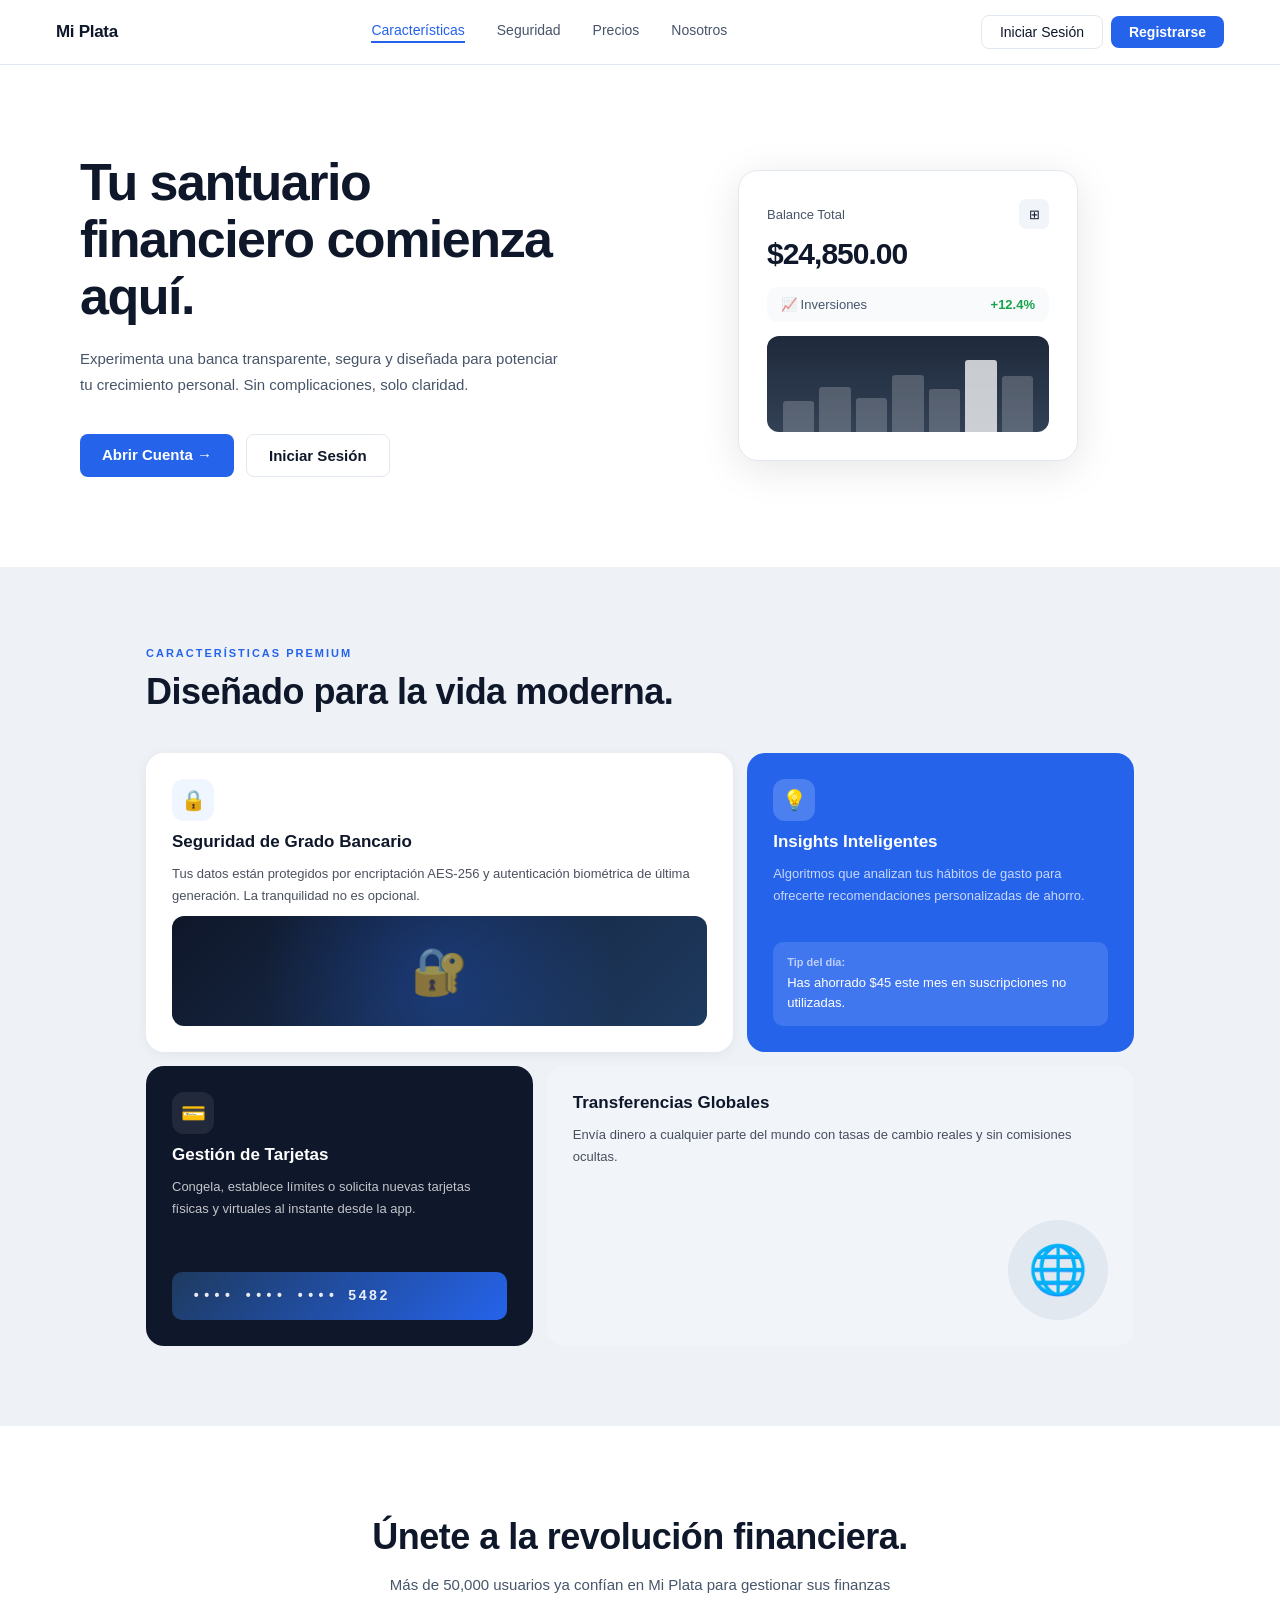
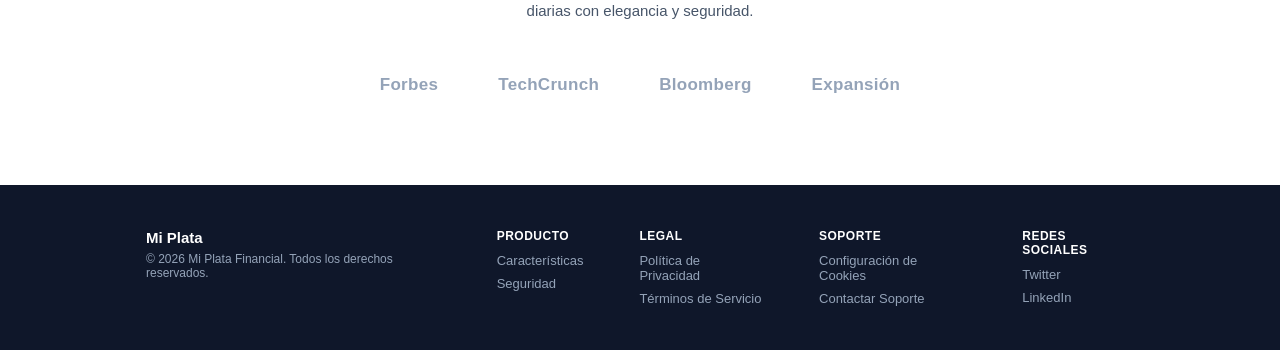
==== Pages/index/index.html @ 141c8330 "App MiPlata" ====
<!DOCTYPE html>
<html lang="es">
<head>
    <meta charset="UTF-8">
    <meta name="viewport" content="width=device-width, initial-scale=1.0">
    <title>Mi Plata - Banco Digital</title>
    <link rel="stylesheet" href="index.css">
</head>
<body>

<nav>
    <div class="logo">Mi Plata</div>
    <div class="nav-center">
        <a href="#features" class="nav-link activo">Características</a>
        <a href="#features" class="nav-link">Seguridad</a>
        <a href="#social" class="nav-link">Precios</a>
        <a href="#social" class="nav-link">Nosotros</a>
    </div>
    <div class="nav-right">
        <a href="../login/login.html" class="btn-nav-login">Iniciar Sesión</a>
        <a href="../registro/registro.html" class="btn-nav-register">Registrarse</a>
    </div>
</nav>

<!-- HERO -->
<section class="hero">
    <div class="hero-content">
        <h1>Tu santuario financiero comienza aquí.</h1>
        <p>Experimenta una banca transparente, segura y diseñada para potenciar tu crecimiento personal. Sin complicaciones, solo claridad.</p>
        <div class="hero-btns">
            <a href="../registro/registro.html" class="btn-primary">Abrir Cuenta →</a>
            <a href="../login/login.html" class="btn-outline">Iniciar Sesión</a>
        </div>
    </div>
    <div class="hero-visual">
        <div class="balance-card">
            <div class="balance-top">
                <span class="balance-label">Balance Total</span>
                <div class="balance-icon-btn">⊞</div>
            </div>
            <div class="balance-amount">$24,850.00</div>
            <div class="balance-row">
                <span class="balance-trend">📈 Inversiones</span>
                <span class="balance-pct">+12.4%</span>
            </div>
            <div class="balance-chart">
                <div class="bar" style="height:38%"></div>
                <div class="bar" style="height:55%"></div>
                <div class="bar" style="height:42%"></div>
                <div class="bar" style="height:70%"></div>
                <div class="bar" style="height:52%"></div>
                <div class="bar bar-active" style="height:88%"></div>
                <div class="bar" style="height:68%"></div>
            </div>
        </div>
    </div>
</section>

<!-- FEATURES -->
<section class="features-section" id="features">
    <div class="features-inner">
        <div class="features-header">
            <span class="features-label">CARACTERÍSTICAS PREMIUM</span>
            <h2>Diseñado para la vida moderna.</h2>
        </div>
        <div class="features-grid">
            <div class="feat-card feat-white">
                <div class="feat-icon feat-icon-blue">🔒</div>
                <h3>Seguridad de Grado Bancario</h3>
                <p>Tus datos están protegidos por encriptación AES-256 y autenticación biométrica de última generación. La tranquilidad no es opcional.</p>
                <div class="feat-img-security">
                    <div class="security-glow"></div>
                    <span class="security-emoji">🔐</span>
                </div>
            </div>
            <div class="feat-card feat-blue">
                <div class="feat-icon feat-icon-light">💡</div>
                <h3>Insights Inteligentes</h3>
                <p>Algoritmos que analizan tus hábitos de gasto para ofrecerte recomendaciones personalizadas de ahorro.</p>
                <div class="tip-box">
                    <span class="tip-label">Tip del día:</span>
                    <p>Has ahorrado $45 este mes en suscripciones no utilizadas.</p>
                </div>
            </div>
            <div class="feat-card feat-dark">
                <div class="feat-icon feat-icon-muted">💳</div>
                <h3>Gestión de Tarjetas</h3>
                <p>Congela, establece límites o solicita nuevas tarjetas físicas y virtuales al instante desde la app.</p>
                <div class="card-mockup">•••• •••• •••• 5482</div>
            </div>
            <div class="feat-card feat-light">
                <h3>Transferencias Globales</h3>
                <p>Envía dinero a cualquier parte del mundo con tasas de cambio reales y sin comisiones ocultas.</p>
                <div class="globe-wrap">
                    <div class="globe-circle">🌐</div>
                </div>
            </div>
        </div>
    </div>
</section>

<!-- SOCIAL PROOF -->
<section class="social-proof" id="social">
    <h2>Únete a la revolución financiera.</h2>
    <p>Más de 50,000 usuarios ya confían en Mi Plata para gestionar sus finanzas diarias con elegancia y seguridad.</p>
    <div class="media-logos">
        <span>Forbes</span>
        <span>TechCrunch</span>
        <span>Bloomberg</span>
        <span>Expansión</span>
    </div>
</section>

<!-- FOOTER -->
<footer>
    <div class="footer-inner">
        <div class="footer-top">
            <div>
                <span class="footer-logo">Mi Plata</span>
                <p>© 2026 Mi Plata Financial. Todos los derechos reservados.</p>
            </div>
            <div class="footer-cols">
                <div class="footer-col">
                    <h4>Producto</h4>
                    <a href="#features">Características</a>
                    <a href="#features">Seguridad</a>
                </div>
                <div class="footer-col">
                    <h4>Legal</h4>
                    <a href="#">Política de Privacidad</a>
                    <a href="#">Términos de Servicio</a>
                </div>
                <div class="footer-col">
                    <h4>Soporte</h4>
                    <a href="#">Configuración de Cookies</a>
                    <a href="#">Contactar Soporte</a>
                </div>
                <div class="footer-col">
                    <h4>Redes Sociales</h4>
                    <a href="#">Twitter</a>
                    <a href="#">LinkedIn</a>
                </div>
            </div>
        </div>
    </div>
</footer>

<script type="module" src="index.js"></script>
</body>
</html>
---- Pages/index/index.css ----
:root {
    --azul: #2563eb;
    --azul-dark: #1d4ed8;
    --negro: #0f172a;
    --gris-texto: #475569;
    --gris-100: #f8fafc;
    --gris-200: #f1f5f9;
    --gris-300: #e2e8f0;
    --blanco: #ffffff;
    --fuente: 'Segoe UI', Arial, sans-serif;
}

* { margin: 0; padding: 0; box-sizing: border-box; }

body {
    font-family: var(--fuente);
    color: var(--negro);
    background: var(--gris-100);
}

/* ── NAVBAR ── */
nav {
    display: flex;
    justify-content: space-between;
    align-items: center;
    background: var(--blanco);
    padding: 0 56px;
    height: 64px;
    position: sticky;
    top: 0;
    z-index: 100;
    box-shadow: 0 1px 0 var(--gris-300);
}

.logo {
    font-size: 17px;
    font-weight: 800;
    color: var(--negro);
    letter-spacing: -0.3px;
}

.nav-center {
    display: flex;
    gap: 32px;
}

.nav-link {
    text-decoration: none;
    font-size: 14px;
    color: var(--gris-texto);
    font-weight: 500;
    transition: color 0.2s;
    padding-bottom: 3px;
    border-bottom: 2px solid transparent;
}

.nav-link.activo {
    color: var(--azul);
    border-bottom-color: var(--azul);
}

.nav-link:hover { color: var(--negro); }

.nav-right { display: flex; gap: 8px; align-items: center; }

.btn-nav-login {
    text-decoration: none;
    font-size: 14px;
    font-weight: 500;
    color: var(--negro);
    padding: 8px 18px;
    border: 1px solid var(--gris-300);
    border-radius: 8px;
    transition: all 0.2s;
}

.btn-nav-login:hover { background: var(--gris-200); }

.btn-nav-register {
    text-decoration: none;
    font-size: 14px;
    font-weight: 600;
    color: var(--blanco);
    background: var(--azul);
    padding: 8px 18px;
    border-radius: 8px;
    transition: background 0.2s;
}

.btn-nav-register:hover { background: var(--azul-dark); }

/* ── HERO ── */
.hero {
    display: flex;
    align-items: center;
    justify-content: space-between;
    gap: 56px;
    padding: 90px 80px;
    background: var(--blanco);
}

.hero-content {
    flex: 1;
    max-width: 480px;
}

.hero-content h1 {
    font-size: 52px;
    font-weight: 800;
    line-height: 1.1;
    color: var(--negro);
    margin-bottom: 20px;
    letter-spacing: -1.5px;
}

.hero-content p {
    font-size: 15px;
    color: var(--gris-texto);
    line-height: 1.75;
    margin-bottom: 36px;
}

.hero-btns { display: flex; gap: 12px; }

.btn-primary {
    display: inline-block;
    background: var(--azul);
    color: var(--blanco);
    text-decoration: none;
    padding: 12px 22px;
    border-radius: 8px;
    font-size: 15px;
    font-weight: 600;
    transition: all 0.2s;
}

.btn-primary:hover {
    background: var(--azul-dark);
    transform: translateY(-2px);
    box-shadow: 0 6px 18px rgba(37,99,235,0.35);
}

.btn-outline {
    display: inline-block;
    background: var(--blanco);
    color: var(--negro);
    text-decoration: none;
    padding: 12px 22px;
    border-radius: 8px;
    font-size: 15px;
    font-weight: 600;
    border: 1.5px solid var(--gris-300);
    transition: all 0.2s;
}

.btn-outline:hover {
    border-color: var(--negro);
    background: var(--gris-100);
}

/* ── BALANCE CARD ── */
.hero-visual {
    flex: 1;
    display: flex;
    justify-content: center;
}

.balance-card {
    background: var(--blanco);
    border-radius: 20px;
    padding: 28px;
    width: 340px;
    box-shadow: 0 8px 40px rgba(0,0,0,0.1);
    border: 1px solid var(--gris-300);
}

.balance-top {
    display: flex;
    justify-content: space-between;
    align-items: center;
    margin-bottom: 8px;
}

.balance-label { font-size: 13px; color: var(--gris-texto); font-weight: 500; }

.balance-icon-btn {
    width: 30px;
    height: 30px;
    background: var(--gris-200);
    border-radius: 7px;
    display: flex;
    align-items: center;
    justify-content: center;
    font-size: 13px;
}

.balance-amount {
    font-size: 30px;
    font-weight: 800;
    color: var(--negro);
    margin-bottom: 16px;
    letter-spacing: -1px;
}

.balance-row {
    display: flex;
    justify-content: space-between;
    align-items: center;
    background: var(--gris-100);
    padding: 10px 14px;
    border-radius: 10px;
    margin-bottom: 14px;
    font-size: 13px;
}

.balance-trend { color: var(--gris-texto); font-weight: 500; }
.balance-pct { color: #16a34a; font-weight: 700; }

.balance-chart {
    background: linear-gradient(180deg, #1e293b 0%, #334155 100%);
    border-radius: 12px;
    height: 96px;
    display: flex;
    align-items: flex-end;
    padding: 14px 16px 0;
    gap: 5px;
    overflow: hidden;
}

.bar {
    flex: 1;
    background: rgba(255,255,255,0.2);
    border-radius: 3px 3px 0 0;
}

.bar.bar-active { background: rgba(255,255,255,0.75); }

/* ── FEATURES SECTION ── */
.features-section {
    background: #eef2f7;
    padding: 80px 0;
}

.features-inner {
    max-width: 1100px;
    margin: 0 auto;
    padding: 0 56px;
}

.features-header { margin-bottom: 40px; }

.features-label {
    display: block;
    font-size: 11px;
    font-weight: 700;
    color: var(--azul);
    text-transform: uppercase;
    letter-spacing: 2px;
    margin-bottom: 12px;
}

.features-header h2 {
    font-size: 36px;
    font-weight: 800;
    color: var(--negro);
    letter-spacing: -0.5px;
}

/* 5-column grid so each row can have different proportions */
.features-grid {
    display: grid;
    grid-template-columns: repeat(5, 1fr);
    gap: 14px;
}

.feat-card {
    border-radius: 18px;
    padding: 26px;
    display: flex;
    flex-direction: column;
    gap: 10px;
    min-height: 280px;
}

.feat-card h3 { font-size: 17px; font-weight: 700; line-height: 1.3; }
.feat-card > p { font-size: 13px; line-height: 1.65; }

.feat-white {
    background: var(--blanco);
    box-shadow: 0 2px 12px rgba(0,0,0,0.06);
    color: var(--negro);
    grid-column: span 3;
}

.feat-blue {
    background: #2563eb;
    color: var(--blanco);
    grid-column: span 2;
}

.feat-dark {
    background: #0f172a;
    color: var(--blanco);
    grid-column: span 2;
}

.feat-light {
    background: var(--gris-200);
    color: var(--negro);
    grid-column: span 3;
}

.feat-card > p { opacity: 0.75; }

/* Icon badges */
.feat-icon {
    width: 42px;
    height: 42px;
    border-radius: 12px;
    display: flex;
    align-items: center;
    justify-content: center;
    font-size: 20px;
    flex-shrink: 0;
}

.feat-icon-blue  { background: #eff6ff; }
.feat-icon-light { background: rgba(255,255,255,0.18); }
.feat-icon-muted { background: rgba(255,255,255,0.08); }

/* Security image */
.feat-img-security {
    margin-top: auto;
    height: 110px;
    background: linear-gradient(135deg, #0f172a 0%, #1e3a5f 100%);
    border-radius: 12px;
    display: flex;
    align-items: center;
    justify-content: center;
    position: relative;
    overflow: hidden;
}

.security-glow {
    position: absolute;
    inset: 0;
    background: radial-gradient(circle at 50% 60%, rgba(37,99,235,0.3) 0%, transparent 65%);
}

.security-emoji {
    font-size: 46px;
    position: relative;
    z-index: 1;
    opacity: 0.55;
}

/* Tip box (blue card) */
.tip-box {
    background: rgba(255,255,255,0.12);
    border-radius: 10px;
    padding: 14px;
    margin-top: auto;
}

.tip-label {
    font-size: 11px;
    font-weight: 700;
    opacity: 0.65;
    display: block;
    margin-bottom: 5px;
}

.tip-box p { font-size: 13px; opacity: 1 !important; line-height: 1.5; }

/* Card mockup (dark card) */
.card-mockup {
    margin-top: auto;
    background: linear-gradient(135deg, #1e3a5f, #2563eb);
    border-radius: 10px;
    padding: 16px 20px;
    font-family: monospace;
    font-size: 14px;
    font-weight: 600;
    color: rgba(255,255,255,0.9);
    letter-spacing: 2px;
}

/* Globe (light card) */
.globe-wrap {
    margin-top: auto;
    display: flex;
    justify-content: flex-end;
}

.globe-circle {
    width: 100px;
    height: 100px;
    background: var(--gris-300);
    border-radius: 50%;
    display: flex;
    align-items: center;
    justify-content: center;
    font-size: 48px;
}

/* ── SOCIAL PROOF ── */
.social-proof {
    text-align: center;
    padding: 90px 48px;
    background: var(--blanco);
}

.social-proof h2 {
    font-size: 36px;
    font-weight: 800;
    color: var(--negro);
    margin-bottom: 14px;
    letter-spacing: -0.5px;
}

.social-proof > p {
    font-size: 15px;
    color: var(--gris-texto);
    max-width: 520px;
    margin: 0 auto 52px;
    line-height: 1.7;
}

.media-logos {
    display: flex;
    justify-content: center;
    gap: 60px;
    align-items: center;
}

.media-logos span {
    font-size: 17px;
    font-weight: 700;
    color: #94a3b8;
    letter-spacing: 0.3px;
}

/* ── FOOTER ── */
footer {
    background: #0f172a;
    color: #94a3b8;
}

.footer-inner {
    max-width: 1100px;
    margin: 0 auto;
    padding: 44px 56px;
}

.footer-top {
    display: flex;
    justify-content: space-between;
    align-items: flex-start;
    gap: 40px;
}

.footer-logo {
    display: block;
    font-size: 15px;
    font-weight: 800;
    color: var(--blanco);
    margin-bottom: 6px;
}

.footer-top > div > p { font-size: 12px; }

.footer-cols {
    display: flex;
    gap: 56px;
}

.footer-col {
    display: flex;
    flex-direction: column;
    gap: 8px;
}

.footer-col h4 {
    font-size: 12px;
    font-weight: 700;
    color: var(--blanco);
    text-transform: uppercase;
    letter-spacing: 0.5px;
    margin-bottom: 2px;
}

.footer-col a {
    text-decoration: none;
    font-size: 13px;
    color: #94a3b8;
    transition: color 0.2s;
}

.footer-col a:hover { color: var(--blanco); }

/* ── RESPONSIVE ── */
@media (max-width: 1024px) {
    nav { padding: 0 32px; }
    .hero { padding: 70px 40px; gap: 40px; }
    .features-inner { padding: 0 32px; }
    .footer-inner { padding: 36px 32px; }
}

@media (max-width: 768px) {
    .nav-center { display: none; }
    nav { padding: 0 24px; }

    .hero {
        flex-direction: column;
        padding: 52px 24px;
        text-align: center;
        gap: 40px;
    }

    .hero-content { max-width: 100%; }
    .hero-content h1 { font-size: 36px; }
    .hero-btns { justify-content: center; }
    .hero-visual { width: 100%; }
    .balance-card { width: 100%; max-width: 360px; }

    .features-section { padding: 56px 0; }
    .features-inner { padding: 0 24px; }
    .features-header h2 { font-size: 28px; }
    .features-grid { grid-template-columns: 1fr; }
    .feat-white, .feat-blue, .feat-dark, .feat-light { grid-column: span 1; }

    .social-proof { padding: 64px 24px; }
    .social-proof h2 { font-size: 28px; }
    .media-logos { gap: 28px; flex-wrap: wrap; }

    .footer-inner { padding: 36px 24px; }
    .footer-top { flex-direction: column; gap: 32px; }
    .footer-cols { flex-wrap: wrap; gap: 28px; }
}

@media (max-width: 480px) {
    .hero-content h1 { font-size: 30px; }
    .hero-btns { flex-direction: column; }
    .btn-primary, .btn-outline { text-align: center; }
    .media-logos span { font-size: 15px; }
}
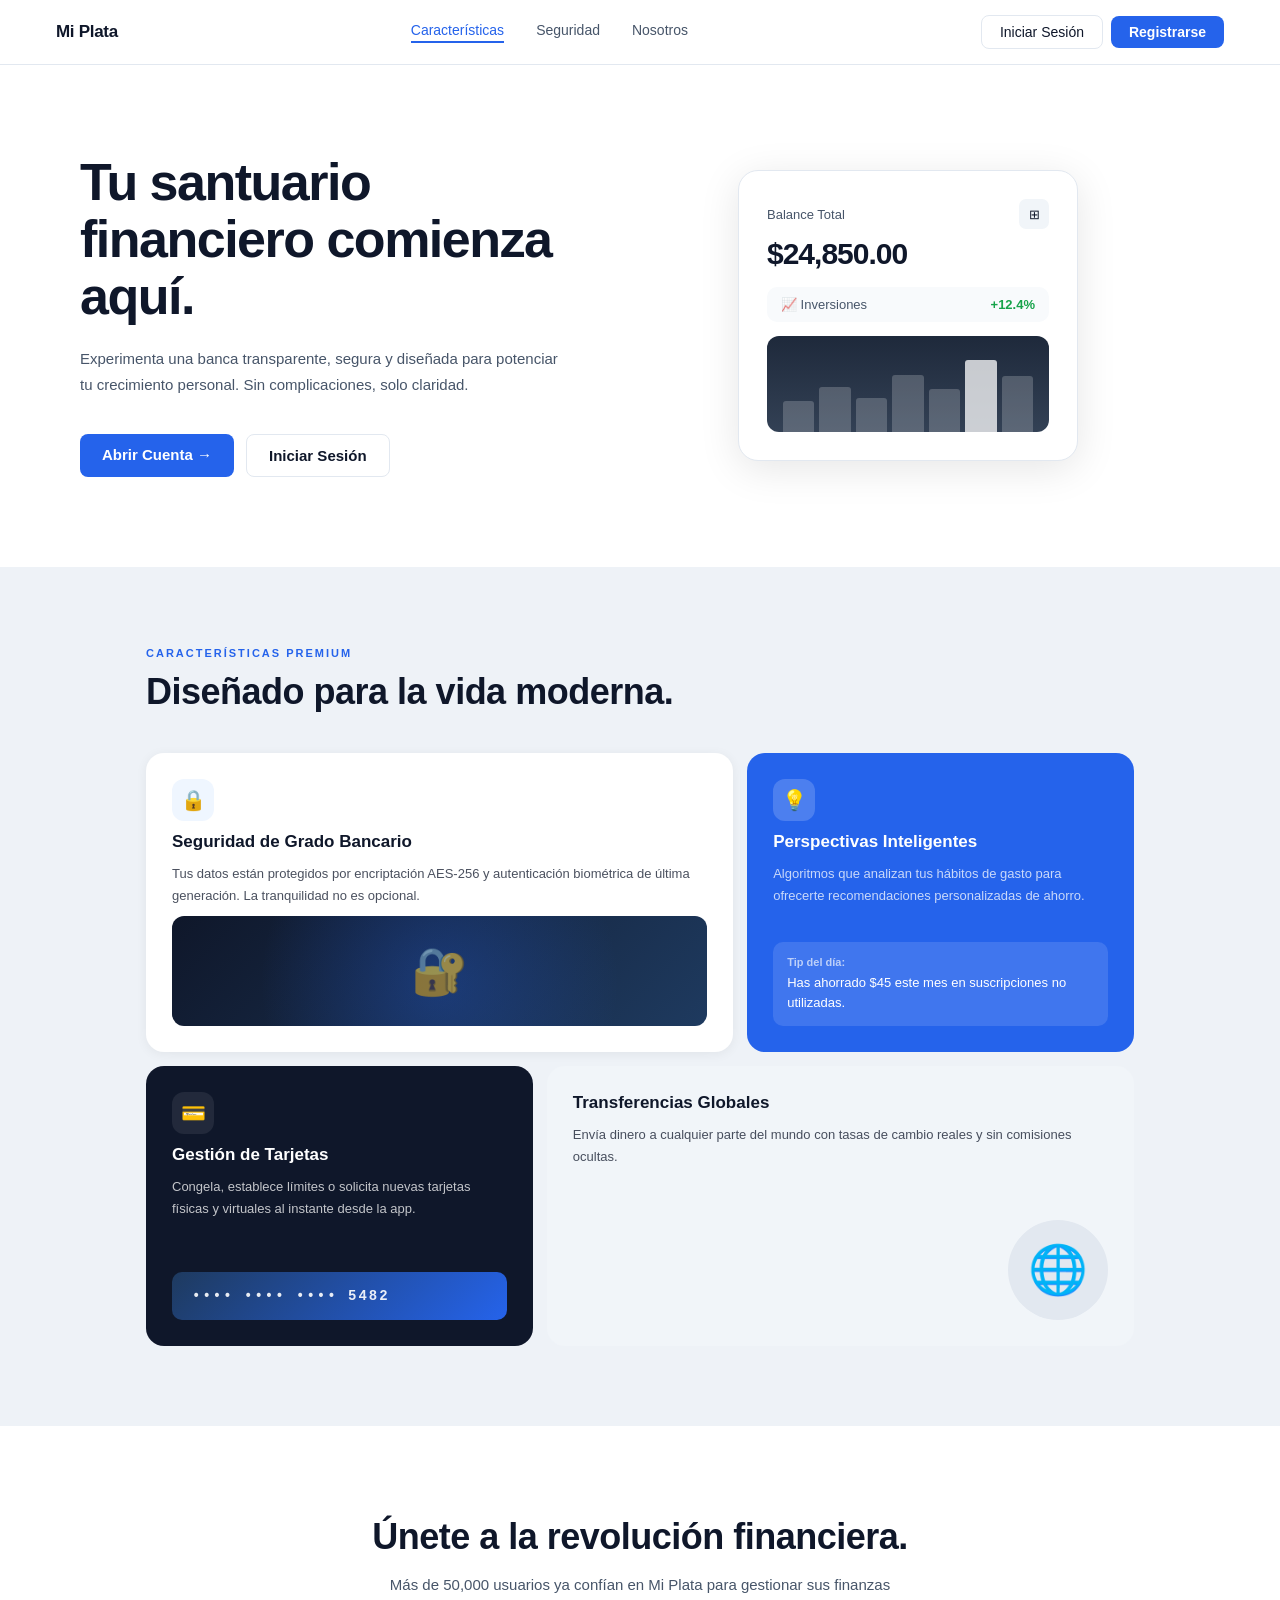
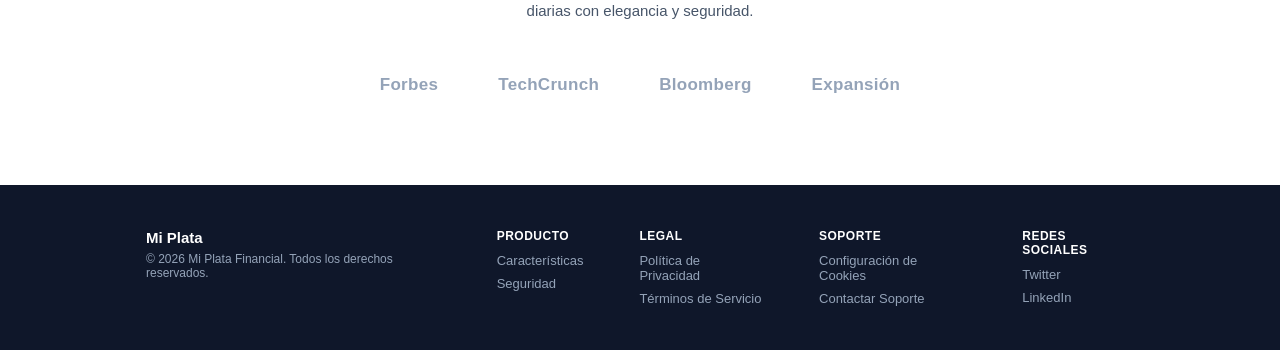
==== commit 5ead5728: "Cambios Index" ====
--- a/Pages/index/index.html
+++ b/Pages/index/index.html
@@ -13,7 +13,6 @@
     <div class="nav-center">
         <a href="#features" class="nav-link activo">Características</a>
         <a href="#features" class="nav-link">Seguridad</a>
-        <a href="#social" class="nav-link">Precios</a>
         <a href="#social" class="nav-link">Nosotros</a>
     </div>
     <div class="nav-right">
@@ -75,7 +74,7 @@
             </div>
             <div class="feat-card feat-blue">
                 <div class="feat-icon feat-icon-light">💡</div>
-                <h3>Insights Inteligentes</h3>
+                <h3>Perspectivas Inteligentes</h3>
                 <p>Algoritmos que analizan tus hábitos de gasto para ofrecerte recomendaciones personalizadas de ahorro.</p>
                 <div class="tip-box">
                     <span class="tip-label">Tip del día:</span>
